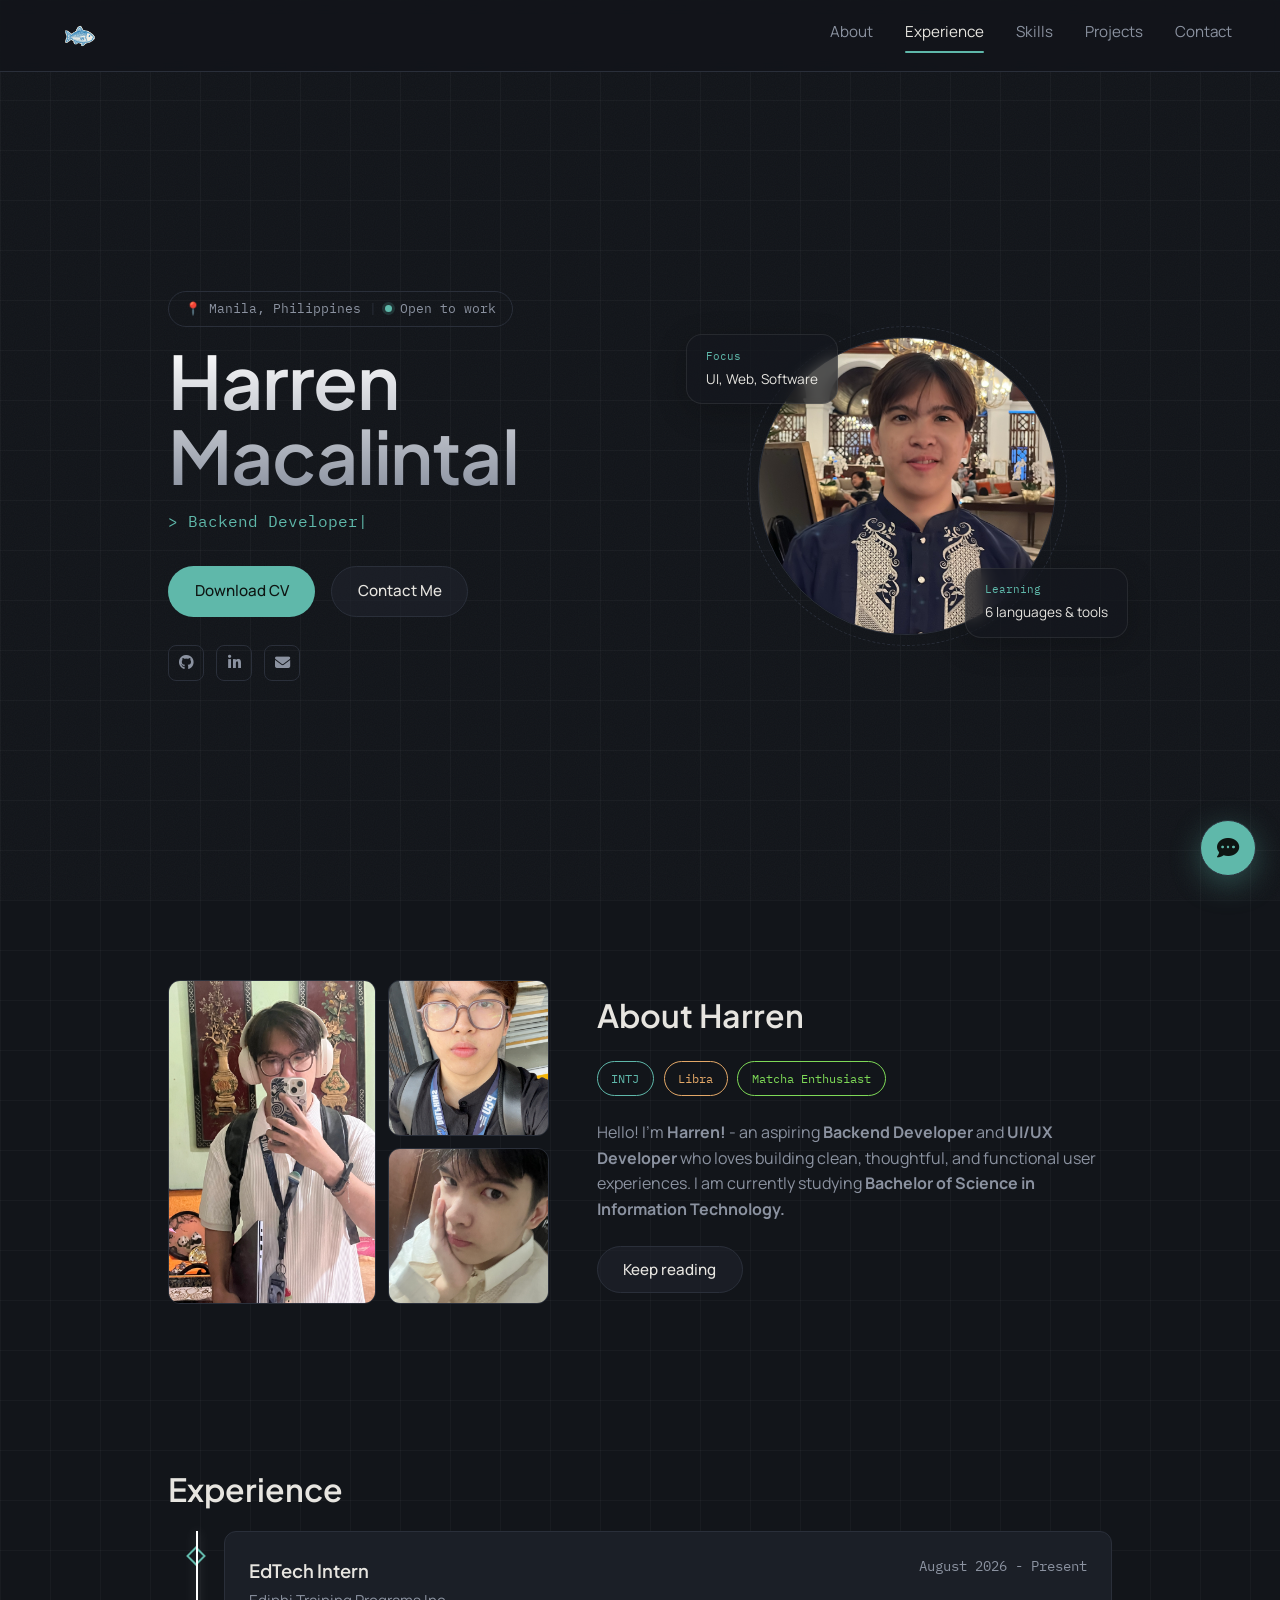
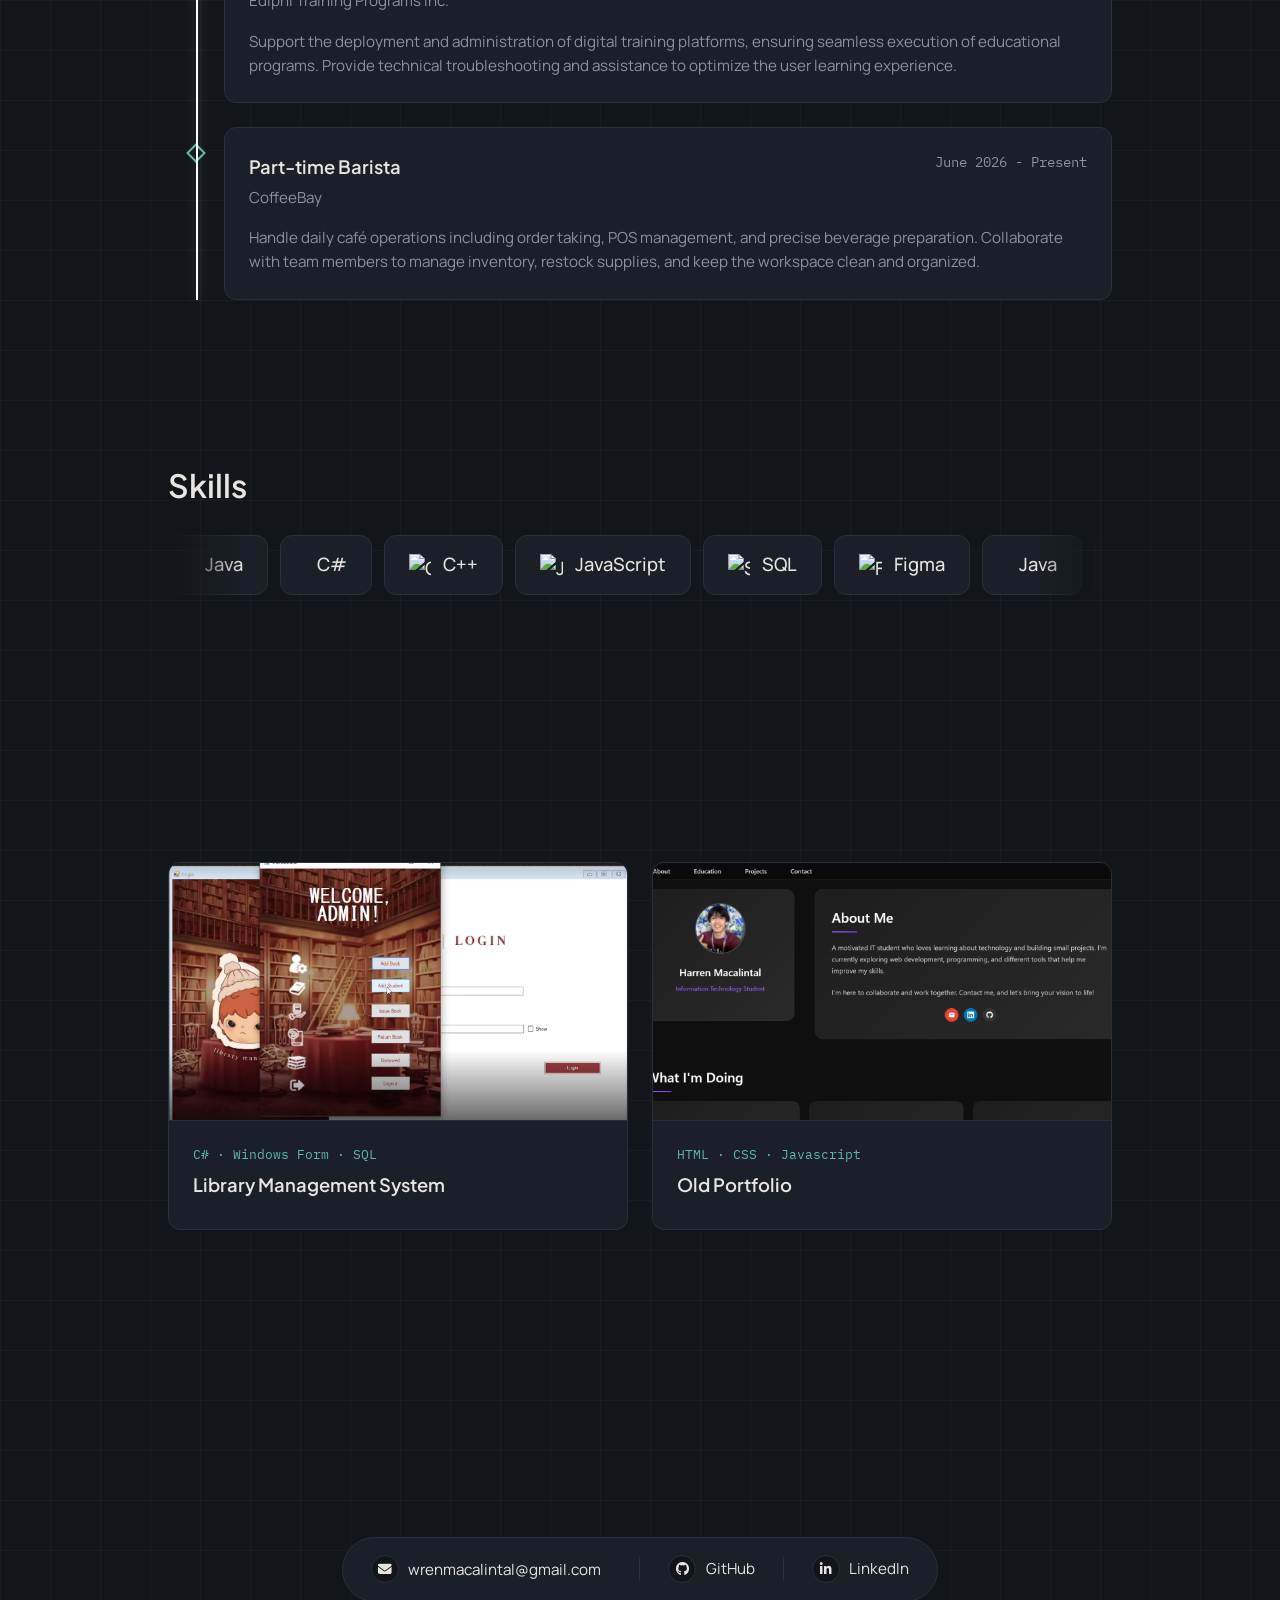
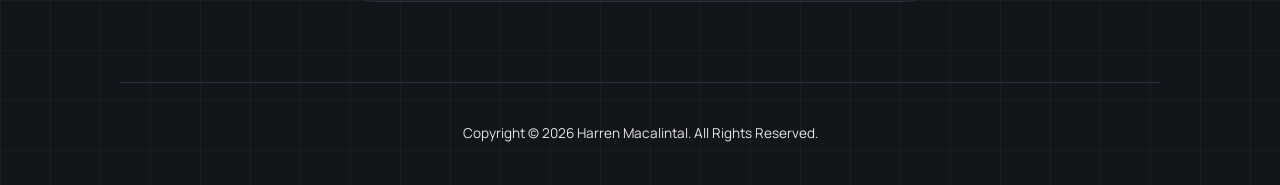
==== index.html @ ee5b1b9c "Rename wrens.html to index.html" ====
<!DOCTYPE html>
<html lang="en">
<head>
<meta charset="UTF-8">
<meta name="viewport" content="width=device-width, initial-scale=1.0">
<title>Harren Macalintal | Portfolio</title>
<link rel="icon" type="image/png" href="assets/images/logo.png">
<meta name="description" content="Portfolio of Harren Macalintal, an aspiring developer in Manila, Philippines, building interfaces on a foundation of Java, C#, C++, JavaScript, SQL, and Figma.">
<link rel="preconnect" href="https://fonts.googleapis.com">
<link rel="preconnect" href="https://fonts.gstatic.com" crossorigin>
<link href="https://fonts.googleapis.com/css2?family=Plus+Jakarta+Sans:wght@400;500;600;700;800&family=Manrope:wght@300;400;500;600;700&family=IBM+Plex+Mono:wght@400;500&display=swap" rel="stylesheet">
<link rel="stylesheet" href="https://cdnjs.cloudflare.com/ajax/libs/font-awesome/6.5.1/css/all.min.css">
<link rel="stylesheet" href="https://cdn.jsdelivr.net/npm/devicon@2.15.1/devicon.min.css">
<link rel="stylesheet" href="css/styles.css">
</head>
<body>

<div class="grain"></div>

<header class="site-header">
  <a href="#top" class="mark"><img src="assets/images/logo.png" alt="Harren Macalintal logo" style="width:2.25rem;height:2.25rem;object-fit:cover;border-radius:6px;display:block;"></a>
  <nav class="main-nav" id="main-nav">
    <a href="#about" class="nav-link" data-section="about">About</a>
    <a href="#experience" class="nav-link" data-section="experience">Experience</a>
    <a href="#skills" class="nav-link" data-section="skills">Skills</a>
    <a href="#projects" class="nav-link" data-section="projects">Projects</a>
    <a href="#contact" class="nav-link" data-section="contact">Contact</a>
  </nav>
  <button class="nav-toggle" id="nav-toggle" aria-label="Toggle navigation" aria-expanded="false">
    <span></span><span></span><span></span>
  </button>
</header>

<main id="top">

  <section class="hero" id="hero">
    <div class="hero-copy">
      <p class="status-badge">
        <span class="pin">📍</span> Manila, Philippines
        <span class="dot-sep">|</span>
        <span class="status-dot"></span> Open to work
      </p>
      <h1>Harren<br>Macalintal</h1>
      <p></p>
      <p class="typed-role">&gt; <span id="typed-text"></span><span class="cursor">|</span></p>
      <div class="hero-actions">
        <a href="assets/docs/Macalintal_Resume.pdf" class="btn btn-primary" download>Download CV</a>
        <a href="#contact" class="btn btn-ghost">Contact Me</a>
      </div>
      <div class="social-row">
        <a href="https://github.com/wrencodes" target="_blank" rel="noopener" aria-label="GitHub" class="icon-btn"><i class="fa-brands fa-github"></i></a>
        <a href="https://www.linkedin.com/in/harren-macalintal-411657318/" target="_blank" rel="noopener" aria-label="LinkedIn" class="icon-btn"><i class="fa-brands fa-linkedin-in"></i></a>
        <a href="mailto:wrenmacalintal@gmail.com" aria-label="Email" class="icon-btn"><i class="fa-solid fa-envelope"></i></a>
      </div>
    </div>

    <div class="hero-portrait">
      <div class="badge badge-focus">
        <span class="badge-label">Focus</span>
        <span class="badge-value">UI, Web, Software</span>
      </div>
      <div class="portrait-frame">
        <img src="assets/images/wrens.jpg" alt="Harren Macalintal" class="portrait-photo">
      </div>
      <div class="badge badge-impact">
        <span class="badge-label">Learning</span>
        <span class="badge-value">6 languages &amp; tools</span>
      </div>
    </div>
  </section>

  <section class="about" id="about">
    <div class="about-gallery">
      <img src="assets/images/about-me-1.png" alt="Harren" class="about-photo about-photo-main">
      <img src="assets/images/about-me-2.jpg" alt="Harren" class="about-photo about-photo-top">
      <img src="assets/images/about-me-3.png" alt="Harren" class="about-photo about-photo-bottom">
    </div>

    <div class="about-content">
      <h2 class="section-heading-reveal">About Harren</h2>
      <div class="tag-row">
        <span class="tag tag-teal">INTJ</span>
        <span class="tag tag-gold">Libra</span>
        <span class="tag tag-green">Matcha Enthusiast</span>
      </div>
      <p class="reveal stagger-3">
        Hello! I'm <strong>Harren!</strong> - an aspiring <strong>Backend Developer</strong> and <strong>UI/UX Developer</strong> who loves
        building clean, thoughtful, and functional user experiences. I am currently
        studying <strong>Bachelor of Science in Information Technology.</strong>
      </p>
      <p class="about-more" id="about-more" hidden>
        I've always been drawn to the behind the scene of how applications work, which
        is why I am focusing on backend development. I love the logic behind structuring
        data and building reliable systems. At the same time, I also have a strong interest
        in <strong>IT Support</strong>. I genuinely enjoy the thrill of troubleshooting because it feels
        like solving a puzzle.
        <br><br>
        Outside of coding or school, I also enjoy playing games such as Genshin Impact
        and Mobile Legends. I like reading as well especially when it comes to Dark 
        Academia genre. I'm also a firm believer that curiosity is a skill worth practicing!
      </p>
      <button class="btn btn-ghost" id="about-toggle" aria-expanded="false" aria-controls="about-more">
        Keep reading
      </button>
    </div>
  </section>

 <section class="experience" id="experience">
    <h2 class="section-heading-reveal">Experience</h2>
    <p></p>
    <div class="timeline">
      <div class="timeline-draw"></div>
      
      
      <div class="timeline-item">
        <div class="timeline-card">
          <div class="timeline-header">
            <div class="timeline-title-wrapper">
              <h3>EdTech Intern</h3>
              <span class="timeline-company">Ediphi Training Programs Inc.</span>
            </div>
            <div class="timeline-meta">
              <span class="timeline-date">August 2026 - Present</span>
            </div>
          </div>
          <p class="timeline-desc">
            Support the deployment and administration of digital training platforms, ensuring seamless execution of educational programs. Provide technical troubleshooting and assistance to optimize the user learning experience.
          </p>
        </div>
      </div>

      
      <div class="timeline-item">
        <div class="timeline-card">
          <div class="timeline-header">
            <div class="timeline-title-wrapper">
              <h3>Part-time Barista</h3>
              <span class="timeline-company">CoffeeBay</span>
            </div>
            <div class="timeline-meta">
              <span class="timeline-date">June 2026 - Present</span>
            </div>
          </div>
          <p class="timeline-desc">
            Handle daily café operations including order taking, POS management, and precise beverage preparation. Collaborate with team members to manage inventory, restock supplies, and keep the workspace clean and organized.
          </p>
        </div>
      </div>

    </div>
  </section>

  <section class="stack-detail" id="skills">
    <h2>Skills</h2>

    <div class="tech-marquee">
      <div class="tech-row">
        <div class="tech-track">
          <span class="tech-pill"><i class="devicon-java-plain colored tech-logo-icon"></i> Java</span>
          <span class="tech-pill"><i class="devicon-csharp-plain colored tech-logo-icon"></i> C#</span>
          <span class="tech-pill"><img src="https://cdn.simpleicons.org/cplusplus/00599C" class="tech-logo" alt="C++"> C++</span>
          <span class="tech-pill"><img src="https://cdn.simpleicons.org/javascript/F7DF1E" class="tech-logo" alt="JavaScript"> JavaScript</span>
          <span class="tech-pill"><img src="https://cdn.simpleicons.org/mysql/4479A1" class="tech-logo" alt="SQL"> SQL</span>
          <span class="tech-pill"><img src="https://cdn.simpleicons.org/figma/F24E1E" class="tech-logo" alt="Figma"> Figma</span>
          <span class="tech-pill"><i class="devicon-java-plain colored tech-logo-icon"></i> Java</span>
          <span class="tech-pill"><i class="devicon-csharp-plain colored tech-logo-icon"></i> C#</span>
          <span class="tech-pill"><img src="https://cdn.simpleicons.org/cplusplus/00599C" class="tech-logo" alt="C++"> C++</span>
          <span class="tech-pill"><img src="https://cdn.simpleicons.org/javascript/F7DF1E" class="tech-logo" alt="JavaScript"> JavaScript</span>
          <span class="tech-pill"><img src="https://cdn.simpleicons.org/mysql/4479A1" class="tech-logo" alt="SQL"> SQL</span>
          <span class="tech-pill"><img src="https://cdn.simpleicons.org/figma/F24E1E" class="tech-logo" alt="Figma"> Figma</span>
        </div>
      </div>
    </div>
  </section>

  <section class="work" id="projects">
    <h2 class="section-heading-reveal">Projects</h2>

    <div class="project-grid">

      
      <a href="https://github.com/wrencodes/library-management-system" target="_blank" style="text-decoration: none; color: inherit;">
        <article class="project-card">
          <div class="project-img-wrapper">
            
            <img src="assets/images/library-management-system.png" alt="Library Management System">
          </div>
          <div class="project-content">
            <span class="project-meta">C# · Windows Form · SQL</span>
            <h3>Library Management System</h3>
          </div>
        </article>
      </a>

      
      <a href="https://github.com/wrencodes/old-portfolio" target="_blank" style="text-decoration: none; color: inherit;">
        <article class="project-card">
          <div class="project-img-wrapper">
            <img src="assets/images/old-portfolio.png" alt="Old Portfolio">
          </div>
          <div class="project-content">
            <span class="project-meta">HTML · CSS · Javascript</span>
            <h3>Old Portfolio</h3>  
          </div>
        </article>
      </a>

    </div>
  </section>

  <section class="contact" id="contact">
    <p class="contact-eyebrow reveal">Get In Touch</p>
    <h2 class="contact-heading reveal stagger-1">Contact Me</h2>

    <div class="contact-pill">
      <button class="contact-pill-item" id="copy-email" data-email="wrenmacalintal@gmail.com">
        <span class="contact-pill-icon"><i class="fa-solid fa-envelope"></i></span>
        wrenmacalintal@gmail.com
        <span class="copy-status" id="copy-status"></span>
      </button>
      <span class="contact-pill-divider"></span>
      <a href="https://github.com/wrencodes" target="_blank" rel="noopener" class="contact-pill-item">
        <span class="contact-pill-icon"><i class="fa-brands fa-github"></i></span>
        GitHub
      </a>
      <span class="contact-pill-divider"></span>
      <a href="https://www.linkedin.com/in/harren-macalintal-411657318/" target="_blank" rel="noopener" class="contact-pill-item">
        <span class="contact-pill-icon"><i class="fa-brands fa-linkedin-in"></i></span>
        LinkedIn
      </a>
    </div>
  </section>

</main>

<footer class="site-footer">
  <p class="footer-copyright">Copyright © <span id="year"></span> Harren Macalintal. All Rights Reserved.</p>
</footer>

<div class="chat-widget" id="chat-widget">
  <button class="chat-toggle" id="chat-toggle" aria-label="Chat with Wren AI" aria-expanded="false">
    <i class="fa-solid fa-comment-dots"></i>
  </button>

  <div class="chat-panel" id="chat-panel" hidden>
    <div class="chat-header">
      <div class="chat-header-info">
        <span class="chat-avatar"><i class="fa-solid fa-robot"></i></span>
        <div>
          <span class="chat-title">Ask Nami</span>
          <span class="chat-subtitle">Harren's personal chatbot</span>
        </div>
      </div>
      <button class="chat-close" id="chat-close" aria-label="Close chat">
        <i class="fa-solid fa-xmark"></i>
      </button>
    </div>

    <div class="chat-messages" id="chat-messages">
      <div class="chat-msg bot">
        Hi! I'm Nami, Harren's personal chatbot assistant. Ask me anything about him — experience, skills, projects, and more!
      </div>
    </div>

    <form class="chat-form" id="chat-form">
      <input type="text" id="chat-input" placeholder="Type your question..." autocomplete="off" aria-label="Type your question">
      <button type="submit" class="chat-send" aria-label="Send message">
        <i class="fa-solid fa-paper-plane"></i>
      </button>
    </form>
  </div>
</div>

<script src="js/script.js"></script>
</body>
</html>
---- css/styles.css ----
:root {
  --bg: #12151a;
  --surface: #1b1f27;
  --surface-2: #20242e;
  --border: #2a2f3a;
  --text: #e7e5e0;
  --text-dim: #8b92a0;
  --accent-teal: #5fb8aa;
  --accent-gold: #e3a868;

  --font-display: "Plus Jakarta Sans", sans-serif;
  --font-body: "Manrope", sans-serif;
  --font-mono: "IBM Plex Mono", monospace;

  --max-width: 1040px;
  --edge: clamp(1.25rem, 4vw, 3rem);
  --header-h: 4.5rem;
  --ease: cubic-bezier(0.4, 0, 0.2, 1);
  --ease-out: cubic-bezier(0.16, 1, 0.3, 1);
}

* { box-sizing: border-box; }

html { scroll-behavior: smooth; overflow-x: hidden; }

@media (prefers-reduced-motion: reduce) {
  html { scroll-behavior: auto; }
  *, *::before, *::after {
    animation-duration: 0.01ms !important;
    animation-iteration-count: 1 !important;
    transition-duration: 0.01ms !important;
    scroll-behavior: auto !important;
  }
}

body {
  margin: 0;
  overflow-x: hidden;
  background-color: var(--bg);
  
  background-image: 
      linear-gradient(rgba(255, 255, 255, 0.03) 1px, transparent 1px),
      linear-gradient(90deg, rgba(255, 255, 255, 0.03) 1px, transparent 1px);
  background-size: 50px 50px;
  color: var(--text);
  font-family: var(--font-body);
  line-height: 1.6;
  -webkit-font-smoothing: antialiased;
}


.grain {
  position: fixed;
  inset: 0;
  pointer-events: none;
  z-index: 1;
  opacity: 0.035;
  background-image: url("data:image/svg+xml,%3Csvg xmlns='http://www.w3.org/2000/svg' width='120' height='120'%3E%3Cfilter id='n'%3E%3CfeTurbulence type='fractalNoise' baseFrequency='0.9' numOctaves='2' stitchTiles='stitch'/%3E%3C/filter%3E%3Crect width='100%25' height='100%25' filter='url(%23n)'/%3E%3C/svg%3E");
}

h1, h2, h3 {
  font-family: var(--font-display);
  font-weight: 600;
  margin: 0;
  color: var(--text);
}

h2 {
  font-size: clamp(1.5rem, 3vw, 2rem);
  margin-bottom: 1.5rem;
}

p { margin: 0 0 1rem; color: var(--text); }
p:last-child { margin-bottom: 0; }

a { color: inherit; }

section {
  max-width: var(--max-width);
  margin: 0 auto;
  padding: 5rem var(--edge);
  scroll-margin-top: calc(var(--header-h) + 1rem);
}



.site-header {
  position: sticky;
  top: 0;
  z-index: 10;
  height: var(--header-h);
  box-sizing: border-box;
  display: flex;
  align-items: center;
  justify-content: space-between;
  padding: 0 var(--edge);
  background: rgba(18, 21, 26, 0.85);
  backdrop-filter: blur(8px);
  border-bottom: 1px solid var(--border);
}

.mark {
  font-family: var(--font-display);
  font-weight: 700;
  font-size: 1.15rem;
  text-decoration: none;
  color: var(--text);
  padding: 0.5rem 0.9rem;
  display: inline-flex;
  align-items: center;
  justify-content: center;
}

.main-nav {
  display: flex;
  gap: 2rem;
}

.main-nav a {
  text-decoration: none;
  font-size: 0.95rem;
  color: var(--text-dim);
  padding-bottom: 4px;
  border-bottom: 1px solid transparent;
  transition: color 0.25s var(--ease), border-color 0.25s var(--ease);
}

.main-nav a:hover,
.main-nav a:focus-visible {
  color: var(--accent-teal);
}

.main-nav a.active {
  color: var(--text);
  border-bottom-color: var(--accent-teal);
}

.nav-toggle {
  display: none;
  flex-direction: column;
  gap: 5px;
  background: none;
  border: none;
  cursor: pointer;
  padding: 0.5rem;
}

.nav-toggle span {
  width: 22px;
  height: 2px;
  background: var(--text);
  border-radius: 2px;
  transition: transform 0.3s var(--ease), opacity 0.3s var(--ease);
}



.hero {
  display: grid;
  grid-template-columns: 1.1fr 0.9fr;
  gap: 2rem;
  align-items: center;
  min-height: calc(100svh - var(--header-h));
  padding-top: 2rem;
  padding-bottom: 2rem;
  position: relative;
  z-index: 2;
}

.status-badge {
  display: inline-flex;
  align-items: center;
  gap: 0.5rem;
  font-family: var(--font-mono);
  font-size: 0.8rem;
  color: var(--text-dim);
  border: 1px solid var(--border);
  border-radius: 999px;
  padding: 0.4rem 1rem;
  margin-bottom: 1rem;
}

.dot-sep { color: var(--border); }

.status-dot {
  width: 7px;
  height: 7px;
  border-radius: 50%;
  background: var(--accent-teal);
  display: inline-block;
  box-shadow: 0 0 0 3px rgba(95, 184, 170, 0.18);
}

.hero-copy h1 {
  font-size: clamp(2.8rem, 6.5vw, 4.6rem);
  line-height: 1.02;
  letter-spacing: -0.02em;
  
  background: linear-gradient(180deg, #ffffff 0%, #8b92a0 100%);
  -webkit-background-clip: text;
  -webkit-text-fill-color: transparent;
}

.tagline {
  font-size: 1.15rem;
  color: var(--text-dim);
  margin-top: 1.1rem;
  margin-bottom: 1.1rem;
  max-width: 42ch;
}

.typed-role {
  font-family: var(--font-mono);
  font-size: 1rem;
  color: var(--accent-teal);
  margin-bottom: 0;
  min-height: 1.4em;
}

.cursor {
  animation: blink 1s step-end infinite;
}

@keyframes blink {
  50% { opacity: 0; }
}

.hero-actions {
  display: flex;
  gap: 1rem;
  margin-top: 2rem;
  margin-bottom: 1.75rem;
  flex-wrap: wrap;
}

.social-row {
  display: flex;
  align-items: center;
  gap: 0.75rem;
}

.icon-btn {
  width: 2.25rem;
  height: 2.25rem;
  border: 1px solid var(--border);
  border-radius: 8px;
  display: flex;
  align-items: center;
  justify-content: center;
  text-decoration: none;
  font-size: 0.95rem;
  color: var(--text-dim);
  transition: border-color 0.25s var(--ease), color 0.25s var(--ease);
}

.icon-btn:hover {
  border-color: var(--accent-teal);
  color: var(--accent-teal);
}

.social-email {
  font-family: var(--font-mono);
  font-size: 0.85rem;
  color: var(--text-dim);
  margin-left: 0.5rem;
}

.btn {
  display: inline-flex;
  align-items: center;
  gap: 0.5rem;
  padding: 0.75rem 1.6rem;
  
  border-radius: 999px; 
  font-family: var(--font-body);
  font-weight: 500;
  font-size: 0.95rem;
  text-decoration: none;
  cursor: pointer;
  border: 1px solid transparent;
  transition: transform 0.25s var(--ease-out), background 0.25s var(--ease), border-color 0.25s var(--ease);
}

.btn-primary {
  
  background: var(--accent-teal); 
  color: #0e1512;
}

.btn-primary:hover { transform: translateY(-2px); }

.btn-ghost {
  
  background: rgba(32, 36, 46, 0.6);
  border-color: var(--border);
  color: var(--text);
}

.btn-ghost:hover {
  border-color: var(--accent-teal);
  color: var(--accent-teal);
  background: rgba(32, 36, 46, 0.9);
}



.hero-portrait {
  position: relative;
  display: flex;
  align-items: center;
  justify-content: center;
  opacity: 0;
  transform: translateY(14px);
  animation: rise 0.6s ease forwards;
  animation-delay: 0.15s;
}

@keyframes rise {
  to { opacity: 1; transform: translateY(0); }
}

.portrait-frame {
  
  width: clamp(220px, 25vw, 320px); 
  aspect-ratio: 1;
  border-radius: 50%;
  padding: 10px;
  border: 1px dashed var(--border);
}

.portrait-photo {
  width: 100%;
  height: 100%;
  border-radius: 50%;
  border: 1px solid var(--border);
  object-fit: cover;
  display: block;
}

.badge {
  position: absolute;
  
  background: rgba(20, 24, 30, 0.7);
  backdrop-filter: blur(8px);
  border: 1px solid rgba(255, 255, 255, 0.08);
  
  border-radius: 16px; 
  padding: 0.8rem 1.2rem;
  display: flex;
  flex-direction: column;
  gap: 0.2rem;
  min-width: 9rem;
  box-shadow: 0 8px 32px rgba(0, 0, 0, 0.2);
}

.badge-label {
  font-family: var(--font-mono);
  font-size: 0.7rem;
  color: var(--accent-teal);
}

.badge-value {
  font-size: 0.85rem;
  color: var(--text);
}

.badge-focus {
  top: 0.5rem;
  left: -1rem;
  z-index: 2;
}

.badge-impact {
  bottom: 0.5rem;
  right: -1rem;
  z-index: 2;
}



.about {
  display: grid;
  grid-template-columns: 0.85fr 1.15fr;
  gap: 3rem;
  align-items: center;
}

.about-gallery {
  display: grid;
  grid-template-columns: 1.3fr 1fr;
  grid-template-rows: 1fr 1fr;
  gap: 0.75rem;
  aspect-ratio: 4 / 3.4;
  overflow: hidden;
  min-height: 0;
}

.about-photo {
  width: 100%;
  height: 100%;
  min-width: 0;
  min-height: 0;
  border-radius: 12px;
  border: 1px solid var(--border);
  background: linear-gradient(155deg, var(--surface-2), var(--surface));
  object-fit: cover;
  display: block;
}

.about-photo-main {
  grid-row: 1 / 3;
}

.about-content h2 { margin-bottom: 1.25rem; }

.tag-row {
  display: flex;
  flex-wrap: wrap;
  gap: 0.6rem;
  margin-bottom: 1.5rem;
}

.tag {
  font-family: var(--font-mono);
  font-size: 0.78rem;
  padding: 0.4rem 0.85rem;
  border-radius: 999px;
  border: 1px solid var(--border);
  color: var(--text);
}

.tag-teal { border-color: var(--accent-teal); color: var(--accent-teal); }
.tag-gold { border-color: var(--accent-gold); color: var(--accent-gold); }
.tag-green { border-color: #7ed957; color: #7ed957; }
.tag-plain { color: var(--text-dim); }

.about-content p {
  max-width: 56ch;
  color: var(--text-dim);
}

.about-content .btn {
  margin-top: 0.5rem;
}



.experience h2 {
  margin-bottom: 0.25rem;
}

.experience .section-note {
  color: var(--text-dim);
  font-size: 0.95rem;
  margin-bottom: 2.5rem;
}

.timeline {
  --rail: 1.75rem;
  --pad: 3.5rem;
  position: relative;
  padding-left: var(--pad);
  display: flex;
  flex-direction: column;
  gap: 1.5rem;
}


.timeline::before {
  content: '';
  position: absolute;
  left: var(--rail);
  top: 0;
  bottom: 0;
  width: 2px;
  background: var(--border);
  z-index: 1;
}


.timeline-draw {
  position: absolute;
  left: var(--rail);
  top: 0;
  width: 2px;
  height: 100%;
  background: #ffffff;
  transform: scaleY(0);
  transform-origin: top;
  transition: transform 1.4s var(--ease-out);
  box-shadow: 0 0 12px rgba(255, 255, 255, 0.25);
  z-index: 2;
}

.timeline.drawn .timeline-draw {
  transform: scaleY(1);
}

.timeline-item {
  position: relative;
}


.timeline-item::before {
  content: '';
  position: absolute;
  left: calc(var(--rail) - var(--pad));
  top: 1.6rem;
  width: 10px;
  height: 10px;
  background: var(--bg);
  border: 2px solid var(--accent-teal);
  transform: translateX(-50%) translateY(-50%) rotate(45deg);
  z-index: 3;
  transition: transform 0.3s var(--ease-out), background 0.3s var(--ease), box-shadow 0.3s var(--ease);
}

.timeline-item:hover::before {
  transform: translateX(-50%) translateY(-50%) rotate(45deg) scale(1.35);
  background: var(--accent-teal);
  box-shadow: 0 0 14px rgba(95, 184, 170, 0.55);
}


.timeline-item::after {
  content: '';
  position: absolute;
  left: calc(var(--rail) - var(--pad));
  top: 1.6rem;
  width: 10px;
  height: 10px;
  border-radius: 50%;
  border: 2px solid rgba(95, 184, 170, 0.35);
  transform: translateX(-50%) translateY(-50%);
  animation: nodePulse 2.4s ease-out infinite;
  z-index: 2;
}

.timeline-item:nth-child(2)::after { animation-delay: 0.4s; }
.timeline-item:nth-child(3)::after { animation-delay: 0.8s; }

@keyframes nodePulse {
  0%   { transform: translateX(-50%) translateY(-50%) scale(1); opacity: 0.8; }
  100% { transform: translateX(-50%) translateY(-50%) scale(3); opacity: 0; }
}

.timeline-card {
  position: relative;
  background: var(--surface);
  border: 1px solid var(--border);
  border-radius: 12px;
  padding: 1.5rem;
  overflow: hidden;
  transition: transform 0.3s var(--ease-out), border-color 0.25s var(--ease), box-shadow 0.3s var(--ease);
}


.timeline-card::before {
  content: '';
  position: absolute;
  left: 0;
  top: 0;
  width: 3px;
  height: 100%;
  background: linear-gradient(180deg, var(--accent-teal), var(--accent-gold));
  transform: scaleY(0);
  transform-origin: top;
  transition: transform 0.35s var(--ease-out);
}

.timeline-card:hover {
  transform: translateX(5px);
  border-color: var(--accent-teal);
  box-shadow: 0 10px 32px rgba(95, 184, 170, 0.12);
}

.timeline-card:hover::before {
  transform: scaleY(1);
}

.timeline-header {
  display: flex;
  justify-content: space-between;
  align-items: flex-start;
  flex-wrap: wrap;
  gap: 1rem;
  margin-bottom: 1rem;
}

.timeline-title-wrapper h3 {
  font-size: 1.15rem;
  margin-bottom: 0.25rem;
}

.timeline-company {
  display: block;
  font-size: 0.95rem;
  color: var(--text-dim);
}

.timeline-meta {
  display: flex;
  align-items: center;
  flex-wrap: wrap;
  gap: 1rem;
  font-family: var(--font-mono);
  font-size: 0.85rem;
}

.timeline-badge {
  background: var(--surface-2);
  border: 1px solid var(--border);
  padding: 0.25rem 0.75rem;
  border-radius: 999px;
  color: var(--text-dim);
}

.timeline-date {
  color: var(--text-dim);
}

.timeline-desc {
  color: var(--text-dim);
  font-size: 0.95rem;
  line-height: 1.6;
  margin: 0;
}


@media (max-width: 600px) {
  .timeline {
    --rail: 0.5rem;
    --pad: 1.75rem;
    padding-left: var(--pad);
  }
  .timeline-card {
    padding: 1.25rem;
  }
}



.tech-marquee {
  display: flex;
  flex-direction: column;
  gap: 0.85rem;
  margin-bottom: 2rem;
  mask-image: linear-gradient(90deg, transparent, black 8%, black 92%, transparent);
  -webkit-mask-image: linear-gradient(90deg, transparent, black 8%, black 92%, transparent);
}

.tech-row {
  overflow: hidden;
}

.tech-track {
  display: flex;
  gap: 0.75rem;
  width: max-content;
  animation: marquee-left 28s linear infinite;
}

.tech-row-reverse .tech-track {
  animation-name: marquee-right;
  animation-duration: 32s;
}

@keyframes marquee-left {
  from { transform: translateX(0); }
  to { transform: translateX(-50%); }
}

@keyframes marquee-right {
  from { transform: translateX(-50%); }
  to { transform: translateX(0); }
}

.tech-marquee:hover .tech-track {
  animation-play-state: paused;
}

.tech-pill {
  display: inline-flex;
  align-items: center;
  gap: 0.75rem;
  white-space: nowrap;
  background: var(--surface);
  border: 1px solid var(--border);
  border-radius: 12px;
  padding: 0.9rem 1.5rem;
  font-size: 1.15rem;
  font-weight: 500;
  color: var(--text);
}

.tech-logo {
  width: 1.4rem;
  height: 1.4rem;
  object-fit: contain;
  flex-shrink: 0;
}

.tech-logo-icon {
  font-size: 1.4rem;
  line-height: 1;
  flex-shrink: 0;
}

@media (prefers-reduced-motion: reduce) {
  .tech-track {
    animation: none;
  }
  .tech-row {
    overflow-x: auto;
  }
}



.section-note {
  color: var(--text-dim);
  font-size: 0.9rem;
  margin-top: -1rem;
  margin-bottom: 2.5rem;
}


.project-grid {
  display: grid;
  grid-template-columns: repeat(auto-fill, minmax(min(300px, 100%), 1fr));
  gap: 1.5rem;
}

.project-card {
  background: var(--surface);
  border: 1px solid var(--border);
  border-radius: 12px;
  overflow: hidden; 
  display: flex;
  flex-direction: column;
  transition: border-color 0.25s var(--ease), transform 0.3s var(--ease-out);
}

.project-card:hover {
  border-color: var(--accent-teal);
  transform: translateY(-4px);
}

.project-img-wrapper {
  width: 100%;
  aspect-ratio: 16 / 9; 
  overflow: hidden;
  background: var(--surface-2);
  border-bottom: 1px solid var(--border);
}

.project-img-wrapper img {
  width: 100%;
  height: 100%;
  object-fit: cover;
  transition: transform 0.5s var(--ease-out);
}

.project-card:hover .project-img-wrapper img {
  transform: scale(1.05); 
}

.project-content {
  padding: 1.5rem;
  display: flex;
  flex-direction: column;
  flex-grow: 1; 
}

.project-meta {
  font-family: var(--font-mono);
  font-size: 0.8rem;
  color: var(--accent-teal);
  margin-bottom: 0.5rem;
}

.project-content h3 {
  font-size: 1.15rem;
  margin-bottom: 0.5rem;
  line-height: 1.3;
}




.contact {
  display: flex;
  flex-direction: column;
  align-items: center;
  text-align: center;
}

.contact-eyebrow {
  font-family: var(--font-mono);
  font-size: 0.85rem;
  letter-spacing: 0.08em;
  text-transform: uppercase;
  color: var(--accent-teal);
  margin-bottom: 0.5rem;
}

.contact-heading {
  font-size: clamp(2rem, 4.5vw, 3rem);
  margin-bottom: 2.5rem;
}

.contact-pill {
  display: inline-flex;
  align-items: center;
  gap: 0.5rem;
  background: var(--surface);
  border: 1px solid var(--border);
  border-radius: 999px;
  padding: 0.5rem;
  flex-wrap: wrap;
  justify-content: center;
}

.contact-pill-item {
  display: inline-flex;
  align-items: center;
  gap: 0.6rem;
  background: transparent;
  border: none;
  border-radius: 999px;
  padding: 0.6rem 1.25rem;
  font-family: var(--font-body);
  font-size: 0.95rem;
  color: var(--text);
  text-decoration: none;
  cursor: pointer;
  position: relative;
  transition: background 0.25s var(--ease), color 0.25s var(--ease);
}

.contact-pill-item:hover {
  background: var(--surface-2);
  color: var(--accent-teal);
}

.contact-pill-icon {
  width: 1.75rem;
  height: 1.75rem;
  border-radius: 50%;
  background: var(--bg);
  border: 1px solid var(--border);
  display: inline-flex;
  align-items: center;
  justify-content: center;
  font-size: 0.85rem;
  flex-shrink: 0;
  transition: transform 0.3s var(--ease-out), border-color 0.25s var(--ease);
}

.contact-pill-item:hover .contact-pill-icon {
  transform: scale(1.08);
  border-color: var(--accent-teal);
}

.contact-pill-divider {
  width: 1px;
  height: 1.5rem;
  background: var(--border);
}

#copy-email.contact-pill-item {
  font-family: var(--font-body);
}

.copy-status {
  font-family: var(--font-mono);
  font-size: 0.75rem;
  color: var(--accent-teal);
  opacity: 0;
  transition: opacity 0.3s var(--ease);
}

.copy-status.show { opacity: 1; }



.site-footer {
  border-top: 1px solid var(--border);
  padding: 2.5rem var(--edge);
  display: flex;
  flex-direction: column;
  align-items: center;
  gap: 1.5rem;
  color: var(--text-dim);
  font-size: 0.85rem;
  max-width: var(--max-width);
  margin: 0 auto;
}

.footer-copyright {
  margin: 0;
}

@media (max-width: 800px) {
  .contact-pill {
    flex-direction: column;
    border-radius: 20px;
    width: 100%;
    max-width: 22rem;
  }

  .contact-pill-divider {
    width: 100%;
    height: 1px;
  }

  .contact-pill-item {
    width: 100%;
    justify-content: center;
  }
}



@media (max-width: 800px) {
  .main-nav {
    position: absolute;
    top: 100%;
    left: 0;
    right: 0;
    flex-direction: column;
    background: var(--bg);
    border-bottom: 1px solid var(--border);
    padding: 1rem var(--edge) 1.5rem;
    gap: 1rem;
    display: none;
  }

  .main-nav.open { display: flex; }

  .nav-toggle { display: flex; }

  .hero {
    grid-template-columns: 1fr;
    min-height: auto;
    padding-top: 2rem;
    padding-bottom: 2rem;
    gap: 1.5rem;
  }

  .hero-portrait { margin-top: 0.5rem; }

  .badge-focus { left: 0; }
  .badge-impact { right: 0; }

  .about {
    grid-template-columns: 1fr;
    gap: 2rem;
  }

  .about-gallery {
    max-width: 22rem;
    margin: 0 auto;
  }
}

@media (max-width: 1024px) {
  section {
    padding: 4rem var(--edge);
  }

  .hero {
    gap: 1.5rem;
  }

  .about {
    gap: 2.5rem;
  }
}

@media (max-width: 600px) {
  section {
    padding: 3rem var(--edge);
  }

  .contact-heading {
    font-size: clamp(1.75rem, 8vw, 2.25rem);
  }

  .btn {
    padding: 0.7rem 1.3rem;
  }

  .project-grid {
    gap: 1.25rem;
  }

  .project-content {
    padding: 1.25rem;
  }
}


a:focus-visible,
button:focus-visible {
  outline: 2px solid var(--accent-teal);
  outline-offset: 3px;
}




.reveal {
  opacity: 0;
  transform: translateY(32px);
  transition: opacity 0.7s var(--ease-out), transform 0.7s var(--ease-out);
}

.reveal.visible {
  opacity: 1;
  transform: translateY(0);
}

.reveal-left {
  opacity: 0;
  transform: translateX(-40px);
  transition: opacity 0.7s var(--ease-out), transform 0.7s var(--ease-out);
}

.reveal-left.visible {
  opacity: 1;
  transform: translateX(0);
}

.reveal-right {
  opacity: 0;
  transform: translateX(40px);
  transition: opacity 0.7s var(--ease-out), transform 0.7s var(--ease-out);
}

.reveal-right.visible {
  opacity: 1;
  transform: translateX(0);
}

.reveal-scale {
  opacity: 0;
  transform: scale(0.92);
  transition: opacity 0.6s var(--ease-out), transform 0.6s var(--ease-out);
}

.reveal-scale.visible {
  opacity: 1;
  transform: scale(1);
}


.stagger-1 { transition-delay: 0.05s; }
.stagger-2 { transition-delay: 0.1s; }
.stagger-3 { transition-delay: 0.15s; }
.stagger-4 { transition-delay: 0.2s; }
.stagger-5 { transition-delay: 0.25s; }
.stagger-6 { transition-delay: 0.3s; }


.hero-copy .status-badge,
.hero-copy h1,
.hero-copy .typed-role,
.hero-copy .hero-actions,
.hero-copy .social-row {
  opacity: 0;
  transform: translateY(20px);
  animation: heroSlideUp 0.65s var(--ease-out) forwards;
}

.hero-copy .status-badge { animation-delay: 0.1s; }
.hero-copy h1            { animation-delay: 0.2s; }
.hero-copy .typed-role   { animation-delay: 0.35s; }
.hero-copy .hero-actions { animation-delay: 0.45s; }
.hero-copy .social-row   { animation-delay: 0.55s; }

@keyframes heroSlideUp {
  to {
    opacity: 1;
    transform: translateY(0);
  }
}


.status-dot {
  animation: pulse 2s ease-in-out infinite;
}

@keyframes pulse {
  0%, 100% { box-shadow: 0 0 0 3px rgba(95, 184, 170, 0.18); }
  50%      { box-shadow: 0 0 0 7px rgba(95, 184, 170, 0.08); }
}


.badge-focus {
  animation: floatA 4s ease-in-out infinite;
}

.badge-impact {
  animation: floatB 4.5s ease-in-out infinite;
  animation-delay: 0.8s;
}

@keyframes floatA {
  0%, 100% { transform: translateY(0); }
  50%      { transform: translateY(-8px); }
}

@keyframes floatB {
  0%, 100% { transform: translateY(0); }
  50%      { transform: translateY(-6px); }
}


.portrait-frame {
  transition: box-shadow 0.4s var(--ease), transform 0.4s var(--ease-out);
}

.portrait-frame:hover {
  box-shadow: 0 0 40px rgba(95, 184, 170, 0.15), 0 0 80px rgba(95, 184, 170, 0.05);
  transform: scale(1.03);
}


.main-nav a {
  position: relative;
}

.main-nav a::after {
  content: '';
  position: absolute;
  bottom: -2px;
  left: 50%;
  width: 0;
  height: 2px;
  background: var(--accent-teal);
  transition: width 0.3s var(--ease-out), left 0.3s var(--ease-out);
  border-radius: 1px;
}

.main-nav a:hover::after,
.main-nav a.active::after {
  width: 100%;
  left: 0;
}


.main-nav a {
  border-bottom: none !important;
  padding-bottom: 6px;
}

.main-nav a.active {
  color: var(--text);
}


.btn {
  position: relative;
  overflow: hidden;
}

.btn::before {
  content: '';
  position: absolute;
  top: 50%;
  left: 50%;
  width: 0;
  height: 0;
  background: rgba(255, 255, 255, 0.12);
  border-radius: 50%;
  transform: translate(-50%, -50%);
  transition: width 0.5s var(--ease-out), height 0.5s var(--ease-out);
}

.btn:active::before {
  width: 300px;
  height: 300px;
}

.btn-primary:hover {
  transform: translateY(-2px);
  box-shadow: 0 6px 24px rgba(154, 176, 196, 0.25);
}

.btn-ghost:hover {
  transform: translateY(-2px);
  box-shadow: 0 4px 16px rgba(95, 184, 170, 0.1);
}


.icon-btn {
  transition: border-color 0.25s var(--ease), color 0.25s var(--ease), transform 0.25s var(--ease-out), box-shadow 0.25s var(--ease);
}

.icon-btn:hover {
  transform: translateY(-3px);
  box-shadow: 0 4px 12px rgba(95, 184, 170, 0.15);
}


.tech-pill {
  transition: border-color 0.25s var(--ease), transform 0.25s var(--ease-out), box-shadow 0.25s var(--ease);
}

.tech-pill:hover {
  border-color: var(--accent-teal);
  transform: translateY(-2px);
  box-shadow: 0 4px 16px rgba(95, 184, 170, 0.1);
}


.timeline-item {
  opacity: 0;
  transform: translateX(-20px);
  transition: opacity 0.6s var(--ease-out), transform 0.6s var(--ease-out);
}

.timeline-item.visible {
  opacity: 1;
  transform: translateX(0);
}

.timeline-item:nth-child(1) { transition-delay: 0s; }
.timeline-item:nth-child(2) { transition-delay: 0.15s; }
.timeline-item:nth-child(3) { transition-delay: 0.3s; }


.timeline-item.visible::before {
  animation: diamondPop 0.5s var(--ease-out);
  animation-delay: 0.25s;
}

@keyframes diamondPop {
  0%   { transform: translateX(-50%) translateY(-50%) rotate(45deg) scale(0); }
  60%  { transform: translateX(-50%) translateY(-50%) rotate(45deg) scale(1.4); }
  100% { transform: translateX(-50%) translateY(-50%) rotate(45deg) scale(1); }
}


.project-card {
  transition: border-color 0.25s var(--ease), transform 0.4s var(--ease-out), box-shadow 0.4s var(--ease);
}

.project-card:hover {
  transform: translateY(-6px);
  box-shadow: 0 12px 40px rgba(0, 0, 0, 0.3);
}


.contact-pill-item {
  transition: background 0.25s var(--ease), color 0.25s var(--ease), transform 0.25s var(--ease-out);
}

.contact-pill-item:hover {
  transform: translateY(-2px);
}


.section-heading-reveal {
  opacity: 0;
  transform: translateY(16px);
  transition: opacity 0.5s var(--ease-out), transform 0.5s var(--ease-out);
}

.section-heading-reveal.visible {
  opacity: 1;
  transform: translateY(0);
}


.tag {
  opacity: 0;
  transform: scale(0.8);
  transition: opacity 0.35s var(--ease-out), transform 0.35s var(--ease-out), border-color 0.25s var(--ease), color 0.25s var(--ease);
}

.tag.visible {
  opacity: 1;
  transform: scale(1);
}

.tag:hover {
  transform: scale(1.05);
}


.about-photo {
  opacity: 0;
  transform: scale(0.9) rotate(-1deg);
  transition: opacity 0.6s var(--ease-out), transform 0.6s var(--ease-out);
}

.about-photo.visible {
  opacity: 1;
  transform: scale(1) rotate(0);
}

.about-photo-main { transition-delay: 0s; }
.about-photo-top  { transition-delay: 0.12s; }
.about-photo-bottom { transition-delay: 0.24s; }

.about-photo:hover {
  transform: scale(1.02);
  box-shadow: 0 8px 32px rgba(0, 0, 0, 0.2);
}


.copy-status.show {
  animation: copyPop 0.3s var(--ease-out);
}

@keyframes copyPop {
  0%   { transform: scale(0.7); opacity: 0; }
  50%  { transform: scale(1.1); }
  100% { transform: scale(1); opacity: 1; }
}


body {
  animation: pageLoad 0.5s ease;
}

@keyframes pageLoad {
  from { opacity: 0; }
  to   { opacity: 1; }
}

.chat-widget {
  position: fixed;
  bottom: 1.5rem;
  right: 1.5rem;
  z-index: 50;
  display: flex;
  flex-direction: column;
  align-items: flex-end;
  gap: 0.75rem;
}

.chat-toggle {
  width: 3.5rem;
  height: 3.5rem;
  border-radius: 50%;
  border: 1px solid var(--border);
  background: var(--accent-teal);
  color: #0e1512;
  font-size: 1.4rem;
  cursor: pointer;
  display: flex;
  align-items: center;
  justify-content: center;
  box-shadow: 0 8px 30px rgba(95, 184, 170, 0.35);
  transition: transform 0.3s var(--ease-out), box-shadow 0.3s var(--ease);
}

.chat-toggle:hover {
  transform: translateY(-3px) scale(1.04);
  box-shadow: 0 12px 36px rgba(95, 184, 170, 0.45);
}

.chat-toggle[hidden] {
  display: none;
}

.chat-panel {
  width: min(22rem, calc(100vw - 3rem));
  max-height: min(30rem, calc(100vh - 9rem));
  display: flex;
  flex-direction: column;
  background: var(--surface);
  border: 1px solid var(--border);
  border-radius: 18px;
  overflow: hidden;
  box-shadow: 0 20px 60px rgba(0, 0, 0, 0.5);
  animation: chatIn 0.3s var(--ease-out);
}

.chat-panel[hidden] {
  display: none;
}

@keyframes chatIn {
  from { opacity: 0; transform: translateY(12px) scale(0.97); }
  to   { opacity: 1; transform: translateY(0) scale(1); }
}

.chat-header {
  display: flex;
  align-items: center;
  justify-content: space-between;
  padding: 0.9rem 1rem;
  background: var(--surface-2);
  border-bottom: 1px solid var(--border);
}

.chat-header-info {
  display: flex;
  align-items: center;
  gap: 0.65rem;
}

.chat-avatar {
  width: 2rem;
  height: 2rem;
  border-radius: 50%;
  background: var(--accent-teal);
  color: #0e1512;
  display: flex;
  align-items: center;
  justify-content: center;
  font-size: 0.95rem;
  flex-shrink: 0;
}

.chat-title {
  display: block;
  font-family: var(--font-display);
  font-weight: 600;
  font-size: 0.95rem;
  color: var(--text);
  line-height: 1.2;
}

.chat-subtitle {
  display: block;
  font-size: 0.7rem;
  color: var(--text-dim);
}

.chat-close {
  background: none;
  border: none;
  color: var(--text-dim);
  font-size: 1.1rem;
  cursor: pointer;
  padding: 0.35rem;
  border-radius: 8px;
  transition: color 0.25s var(--ease), background 0.25s var(--ease);
}

.chat-close:hover {
  color: var(--text);
  background: var(--border);
}

.chat-messages {
  flex-grow: 1;
  overflow-y: auto;
  padding: 1rem;
  display: flex;
  flex-direction: column;
  gap: 0.7rem;
  scroll-behavior: smooth;
}

.chat-msg {
  max-width: 85%;
  padding: 0.6rem 0.9rem;
  border-radius: 14px;
  font-size: 0.88rem;
  line-height: 1.5;
  white-space: pre-wrap;
  word-wrap: break-word;
}

.chat-msg.bot {
  align-self: flex-start;
  background: var(--surface-2);
  border: 1px solid var(--border);
  color: var(--text);
  border-bottom-left-radius: 4px;
}

.chat-msg.user {
  align-self: flex-end;
  background: var(--accent-teal);
  color: #0e1512;
  border-bottom-right-radius: 4px;
}

.chat-msg.typing {
  display: flex;
  gap: 5px;
  align-items: center;
}

.chat-msg.typing span {
  width: 7px;
  height: 7px;
  border-radius: 50%;
  background: var(--text-dim);
  animation: typingBounce 1.2s ease-in-out infinite;
}

.chat-msg.typing span:nth-child(2) { animation-delay: 0.15s; }
.chat-msg.typing span:nth-child(3) { animation-delay: 0.3s; }

@keyframes typingBounce {
  0%, 60%, 100% { transform: translateY(0); opacity: 0.5; }
  30%           { transform: translateY(-4px); opacity: 1; }
}

.chat-form {
  display: flex;
  align-items: center;
  gap: 0.5rem;
  padding: 0.75rem;
  border-top: 1px solid var(--border);
  background: var(--surface);
}

.chat-form input {
  flex-grow: 1;
  background: var(--surface-2);
  border: 1px solid var(--border);
  border-radius: 999px;
  padding: 0.6rem 1rem;
  color: var(--text);
  font-family: var(--font-body);
  font-size: 0.9rem;
  outline: none;
  transition: border-color 0.25s var(--ease);
}

.chat-form input:focus {
  border-color: var(--accent-teal);
}

.chat-form input::placeholder {
  color: var(--text-dim);
}

.chat-send {
  width: 2.5rem;
  height: 2.5rem;
  border-radius: 50%;
  border: none;
  background: var(--accent-teal);
  color: #0e1512;
  cursor: pointer;
  font-size: 0.95rem;
  display: flex;
  align-items: center;
  justify-content: center;
  transition: transform 0.25s var(--ease-out), background 0.25s var(--ease);
}

.chat-send:hover {
  transform: scale(1.08);
}

.chat-send:disabled {
  opacity: 0.5;
  cursor: not-allowed;
  transform: none;
}

@media (max-width: 800px) {
  .chat-widget {
    bottom: 1rem;
    right: 1rem;
  }

  .chat-panel {
    max-height: calc(100vh - 7rem);
  }
}
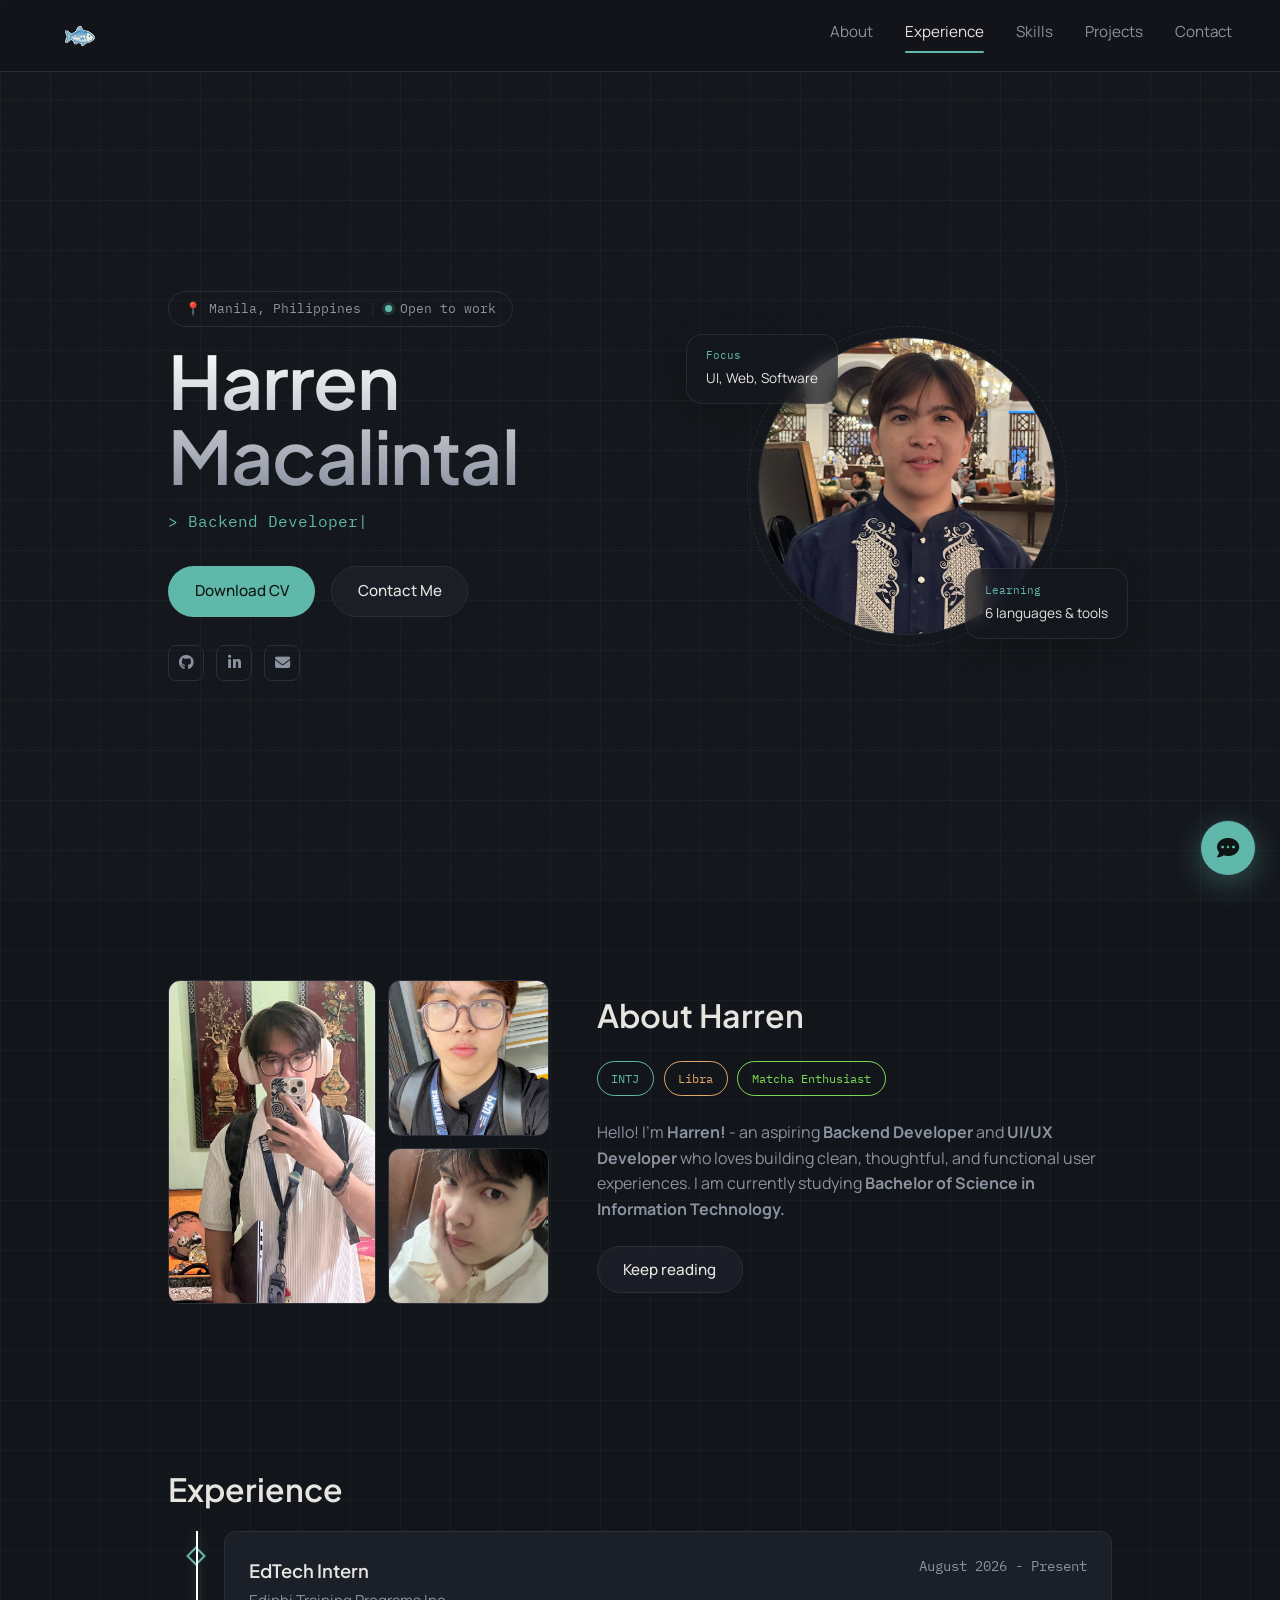
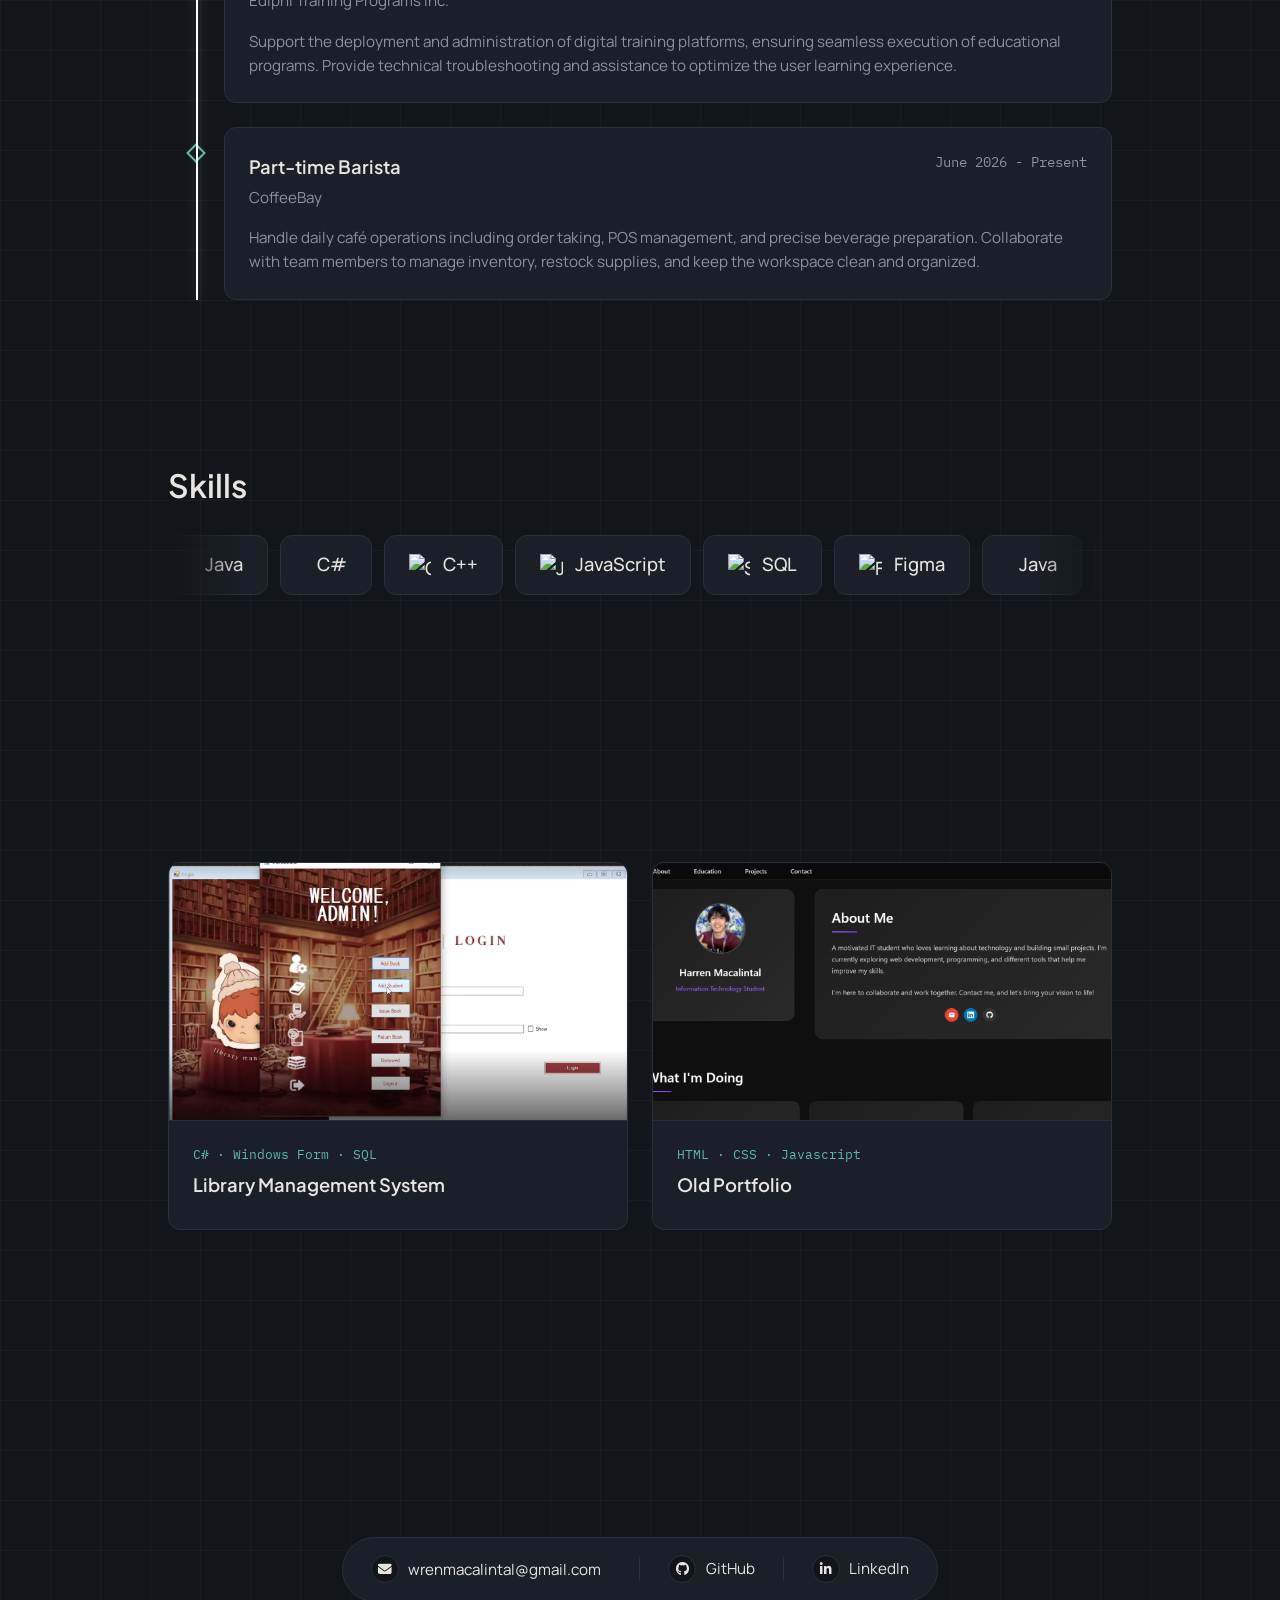
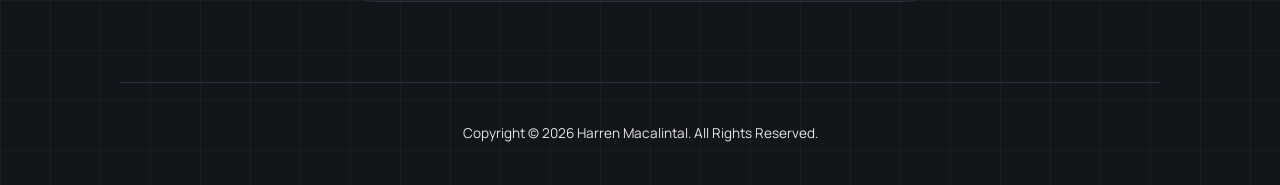
==== commit 5e83a88c: "Add chat suggestions buttons to index.html" ====
--- a/index.html
+++ b/index.html
@@ -247,7 +247,7 @@
       <div class="chat-header-info">
         <span class="chat-avatar"><i class="fa-solid fa-robot"></i></span>
         <div>
-          <span class="chat-title">Ask Nami</span>
+          <span class="chat-title">Ask Nami!</span>
           <span class="chat-subtitle">Harren's personal chatbot</span>
         </div>
       </div>
@@ -257,8 +257,13 @@
     </div>
 
     <div class="chat-messages" id="chat-messages">
-      <div class="chat-msg bot">
-        Hi! I'm Nami, Harren's personal chatbot assistant. Ask me anything about him — experience, skills, projects, and more!
+      <div class="chat-msg bot">Hi! I'm Nami, Harren's personal chatbot assistant. Ask me anything about him — experience, skills, projects, and more!</div>
+      <div class="chat-suggestions" id="chat-suggestions">
+        <button class="chat-chip" data-question="What experience does Harren have?">Experience</button>
+        <button class="chat-chip" data-question="What are Harren's projects?">Projects</button>
+        <button class="chat-chip" data-question="What are his skills?">Skills</button>
+        <button class="chat-chip" data-question="Why did he choose IT?">Why IT?</button>
+        <button class="chat-chip" data-question="How do I contact him?">Contact</button>
       </div>
     </div>
 
--- a/css/styles.css
+++ b/css/styles.css
@@ -21,7 +21,7 @@
 
 * { box-sizing: border-box; }
 
-html { scroll-behavior: smooth; overflow-x: hidden; }
+html { scroll-behavior: smooth; overflow-x: clip; }
 
 @media (prefers-reduced-motion: reduce) {
   html { scroll-behavior: auto; }
@@ -35,7 +35,7 @@
 
 body {
   margin: 0;
-  overflow-x: hidden;
+  overflow-x: clip;
   background-color: var(--bg);
   
   background-image: 
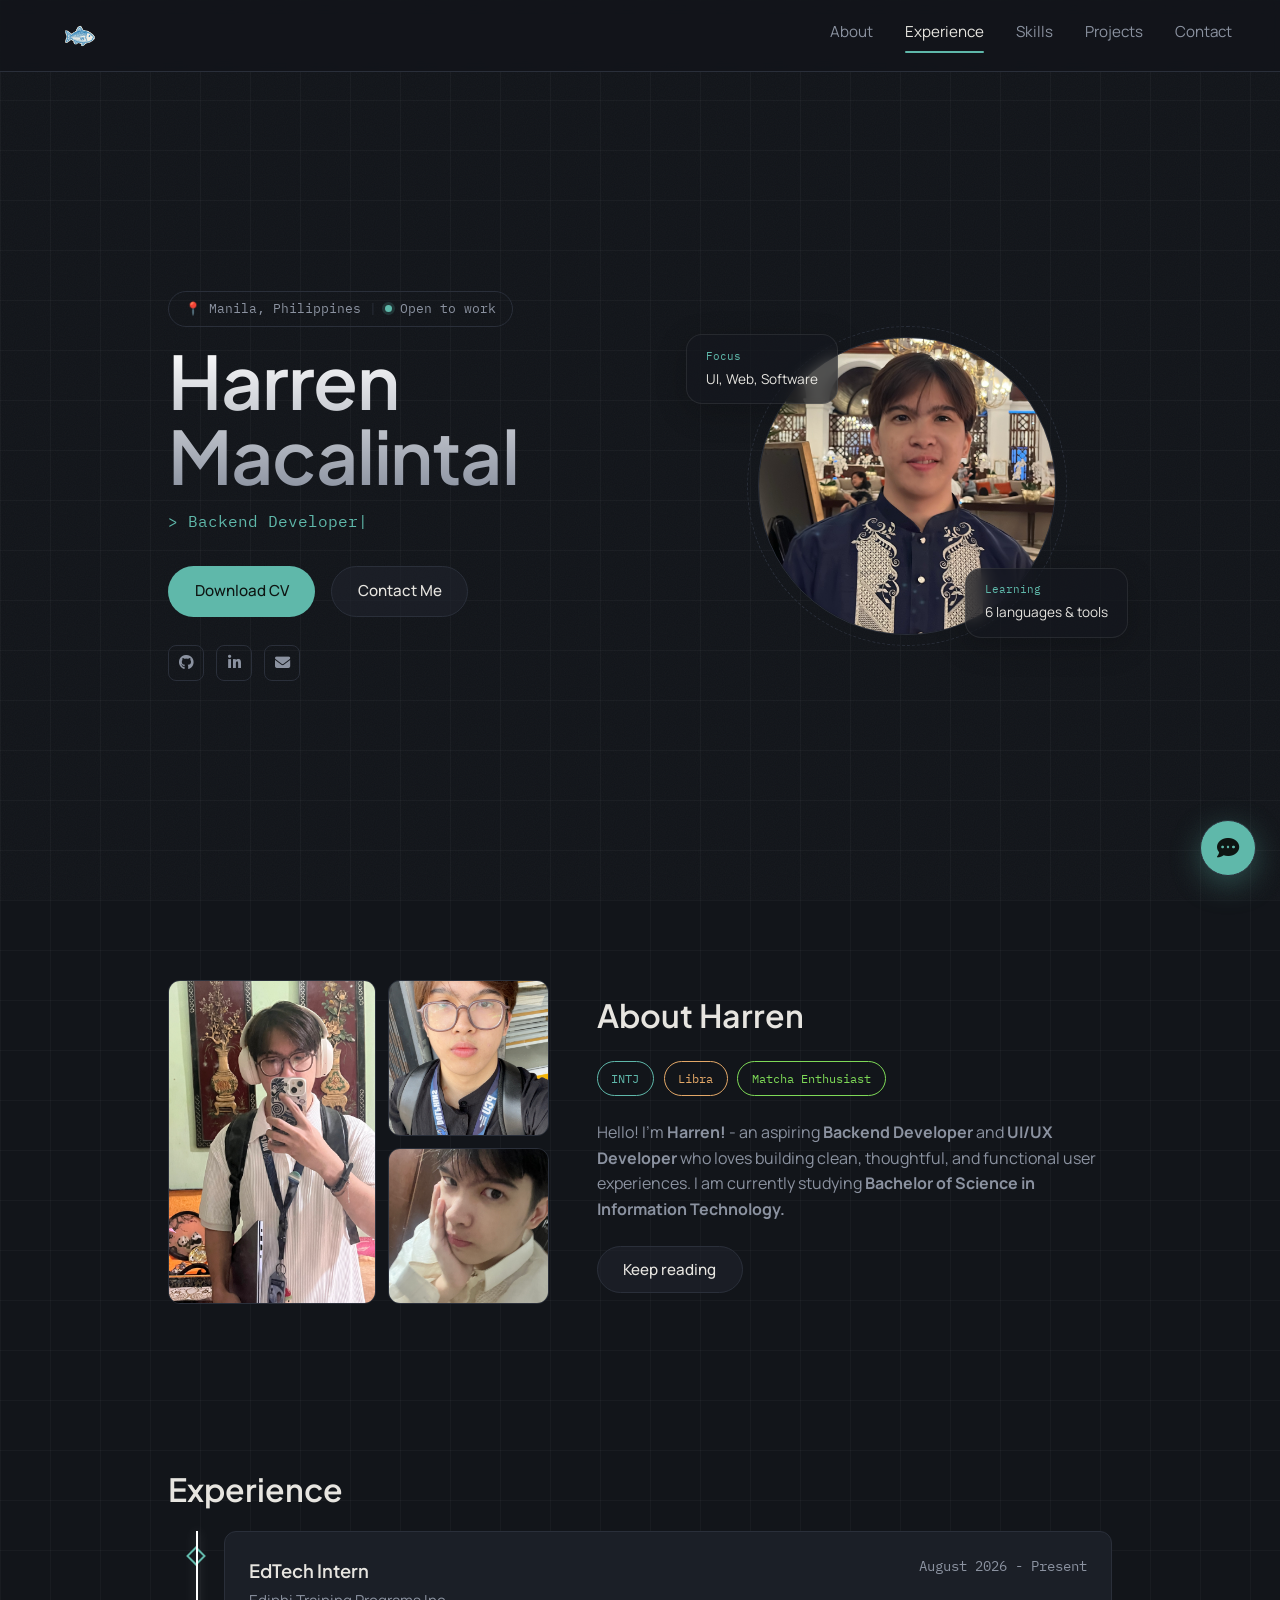
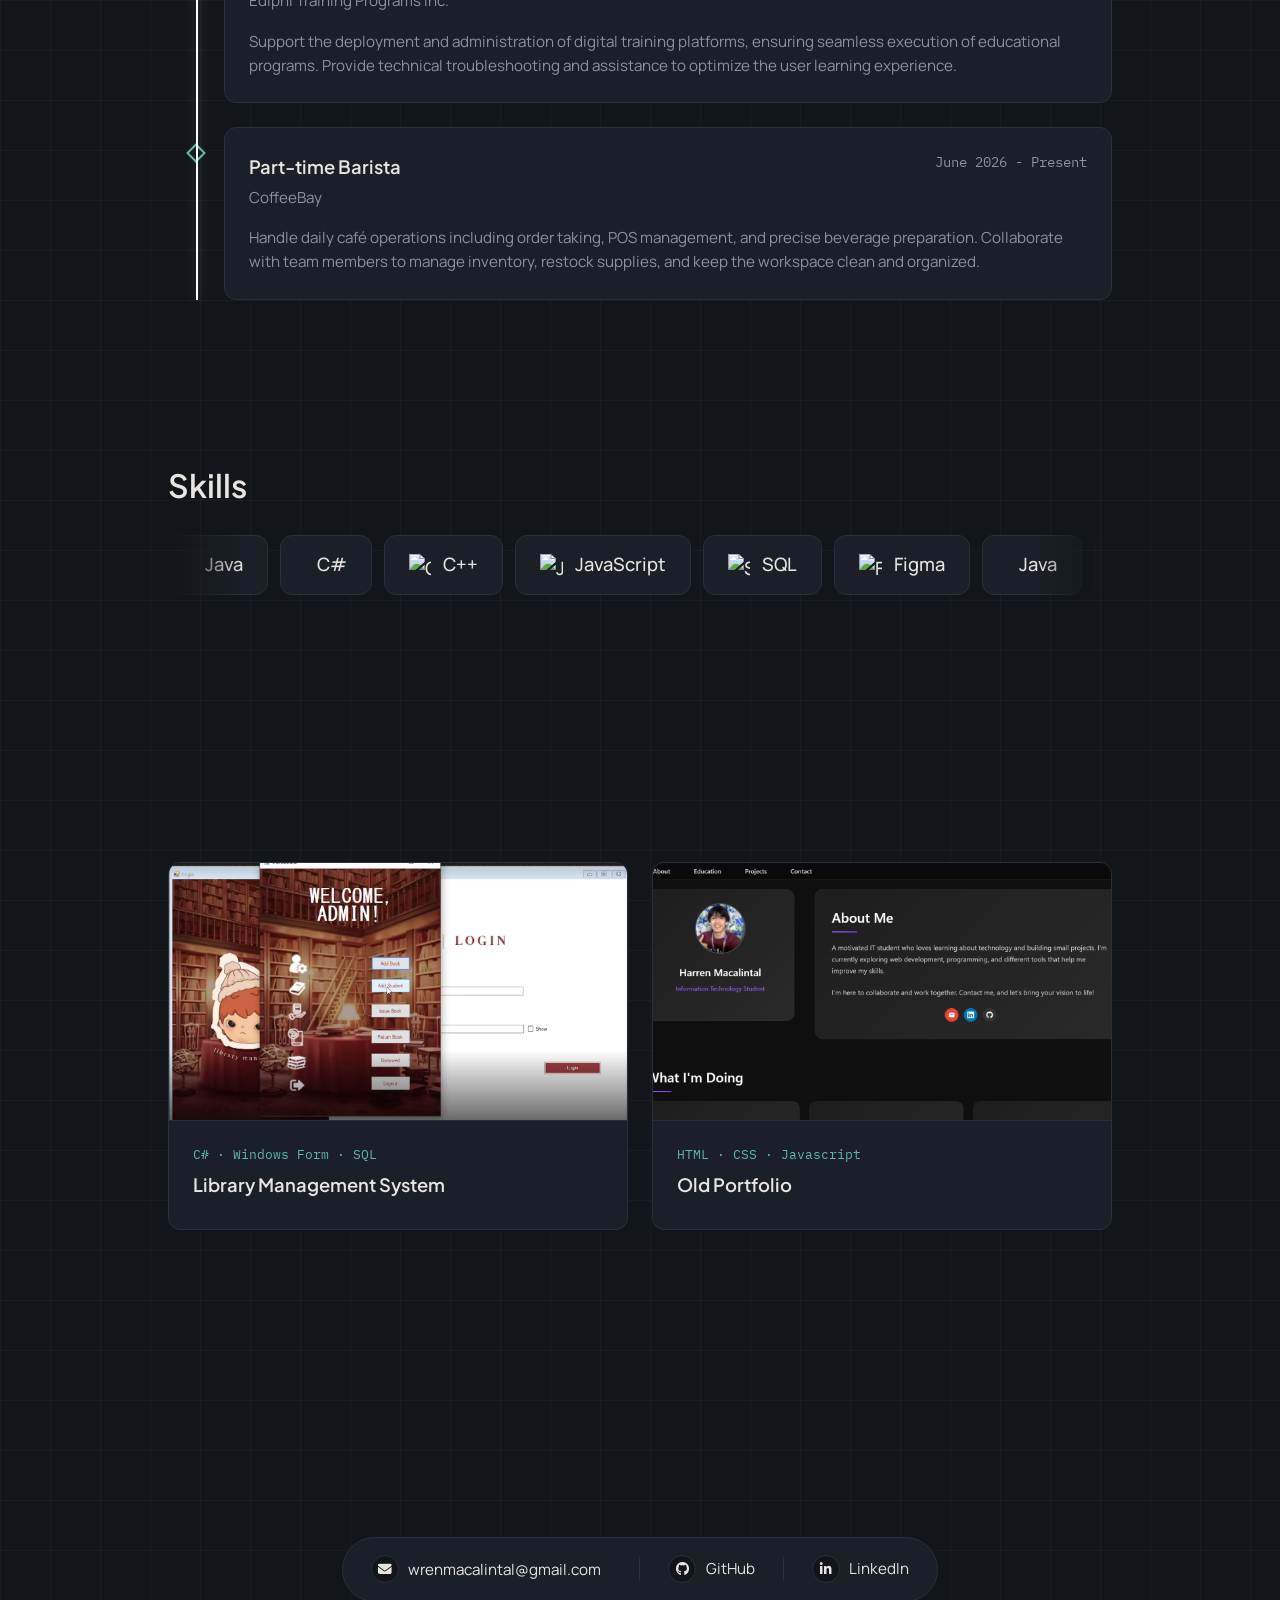
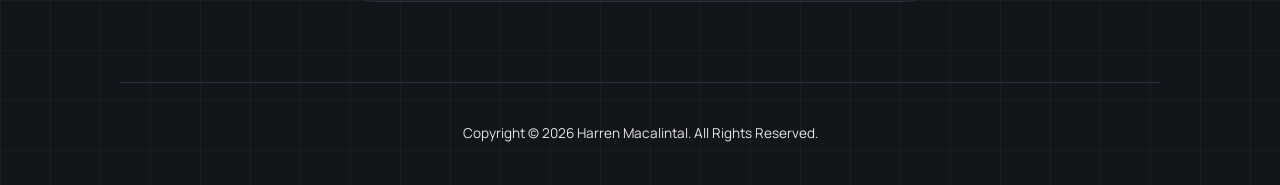
==== commit 972f9cb4: "Remove 'Why IT?' button from chat suggestions" ====
--- a/index.html
+++ b/index.html
@@ -259,10 +259,10 @@
     <div class="chat-messages" id="chat-messages">
       <div class="chat-msg bot">Hi! I'm Nami, Harren's personal chatbot assistant. Ask me anything about him — experience, skills, projects, and more!</div>
       <div class="chat-suggestions" id="chat-suggestions">
+        <button class="chat-chip" data-question="Tell me more about Harren">Tell me more about Harren</button>
         <button class="chat-chip" data-question="What experience does Harren have?">Experience</button>
         <button class="chat-chip" data-question="What are Harren's projects?">Projects</button>
         <button class="chat-chip" data-question="What are his skills?">Skills</button>
-        <button class="chat-chip" data-question="Why did he choose IT?">Why IT?</button>
         <button class="chat-chip" data-question="How do I contact him?">Contact</button>
       </div>
     </div>
--- a/css/styles.css
+++ b/css/styles.css
@@ -1505,6 +1505,36 @@
   30%           { transform: translateY(-4px); opacity: 1; }
 }
 
+.chat-suggestions {
+  display: flex;
+  flex-wrap: wrap;
+  gap: 0.4rem;
+  padding: 0.25rem 1rem 0;
+}
+
+.chat-suggestions[hidden] {
+  display: none;
+}
+
+.chat-chip {
+  background: var(--surface-2);
+  border: 1px solid var(--border);
+  color: var(--text-dim);
+  border-radius: 999px;
+  padding: 0.35rem 0.8rem;
+  font-family: var(--font-body);
+  font-size: 0.78rem;
+  cursor: pointer;
+  transition: color 0.25s var(--ease), border-color 0.25s var(--ease), background 0.25s var(--ease), transform 0.25s var(--ease-out);
+}
+
+.chat-chip:hover {
+  color: var(--accent-teal);
+  border-color: var(--accent-teal);
+  background: rgba(95, 184, 170, 0.08);
+  transform: translateY(-1px);
+}
+
 .chat-form {
   display: flex;
   align-items: center;
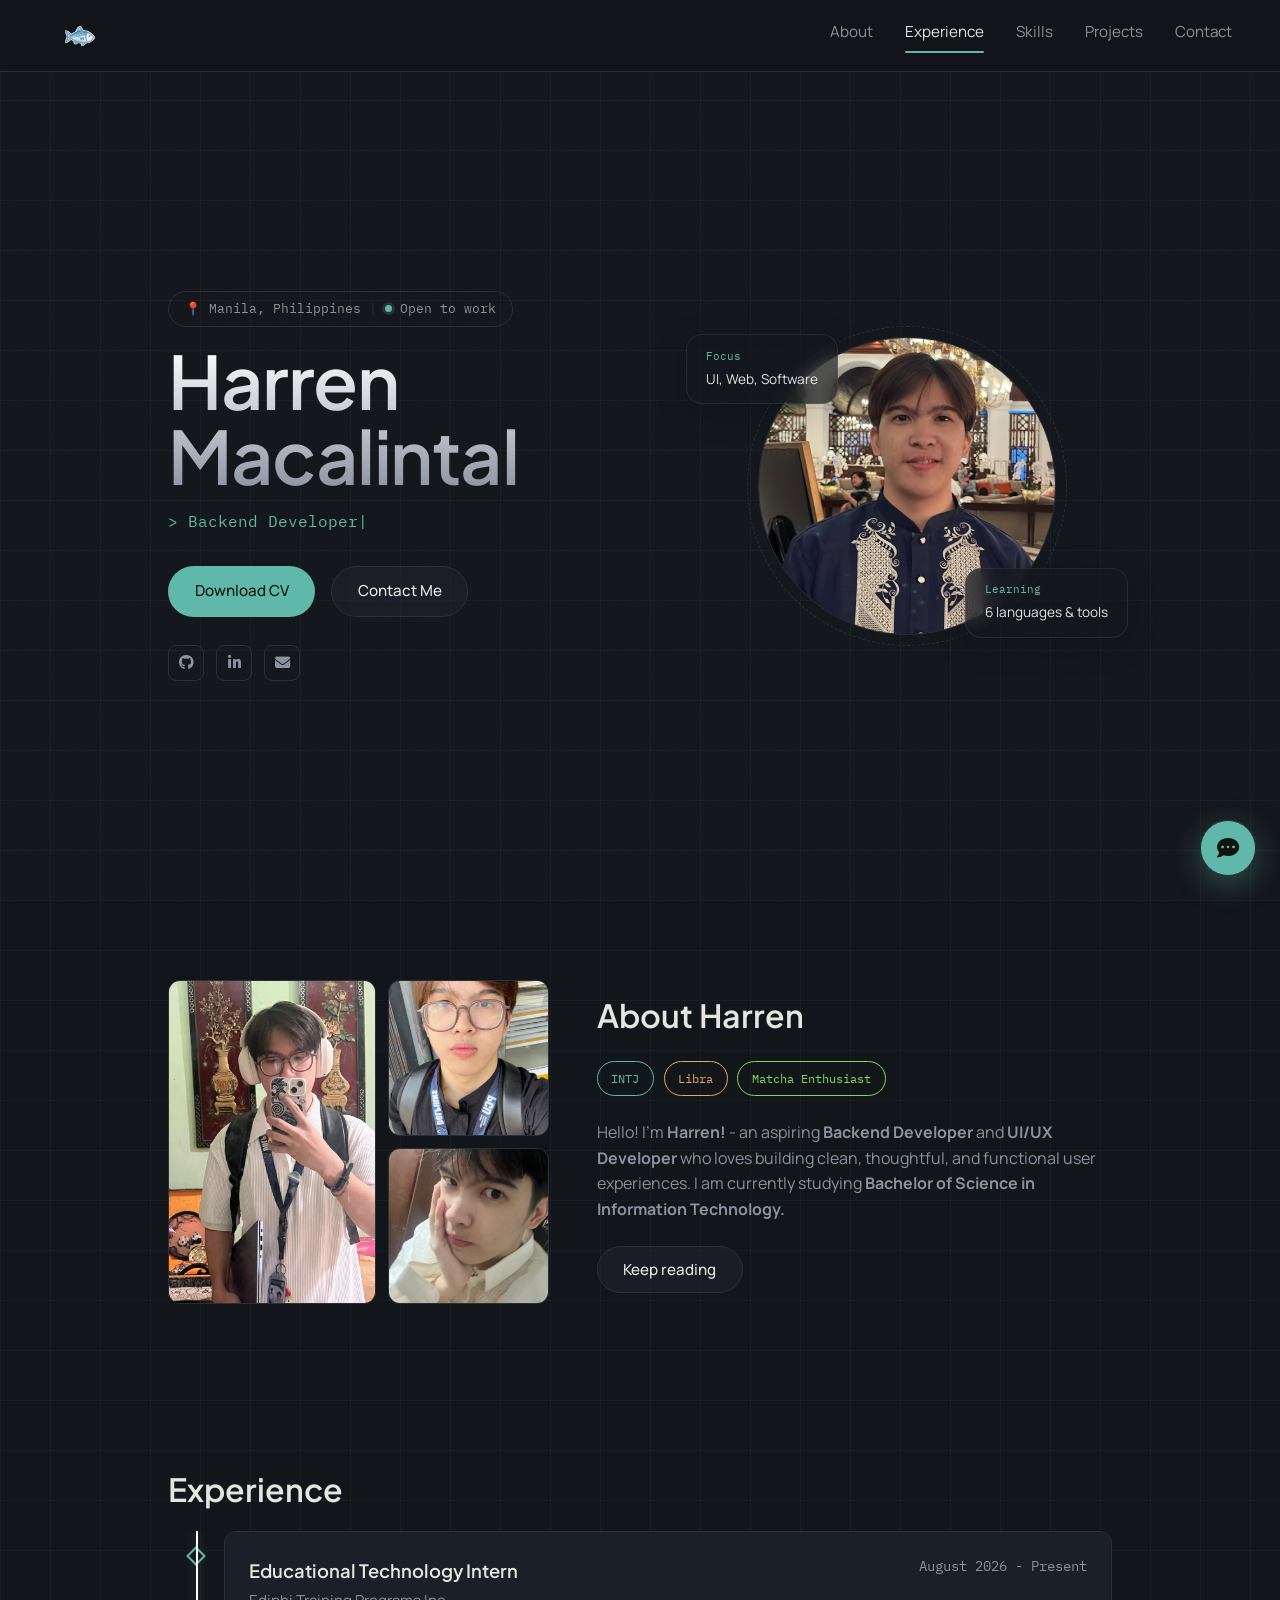
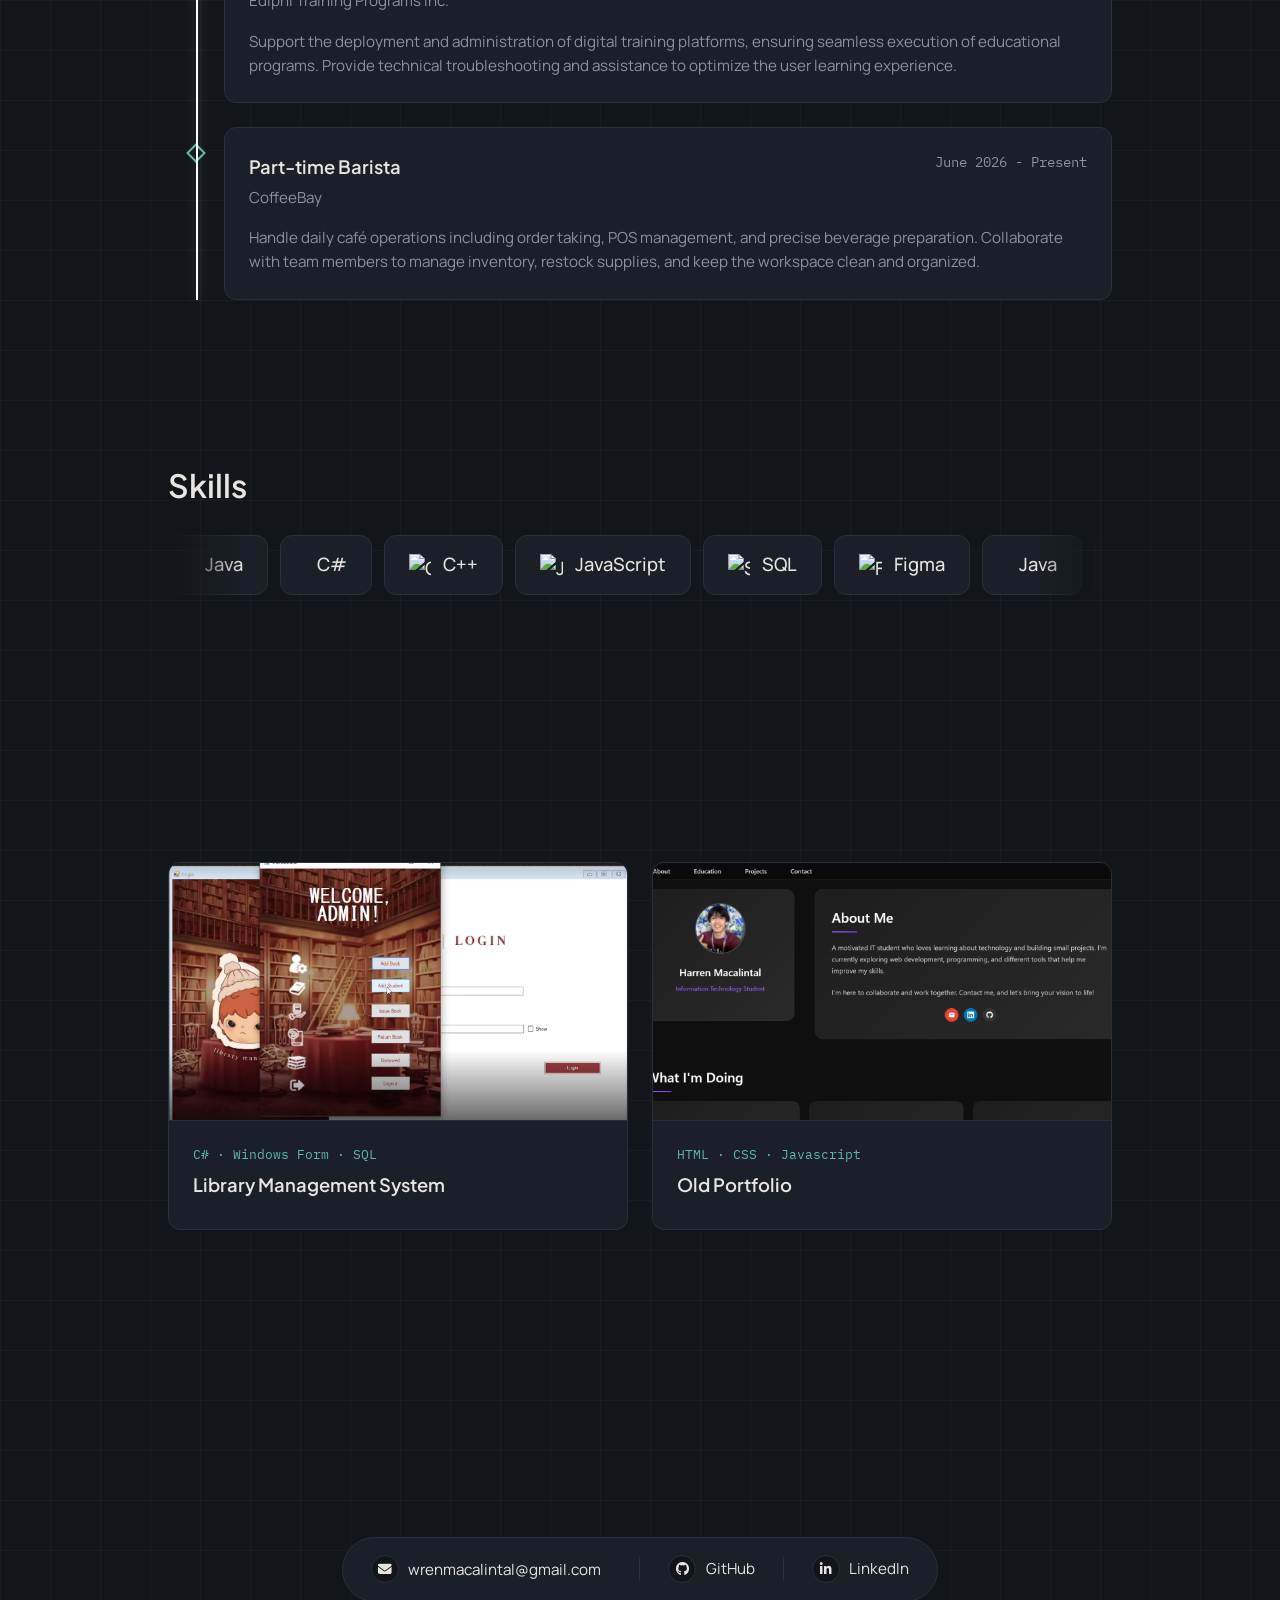
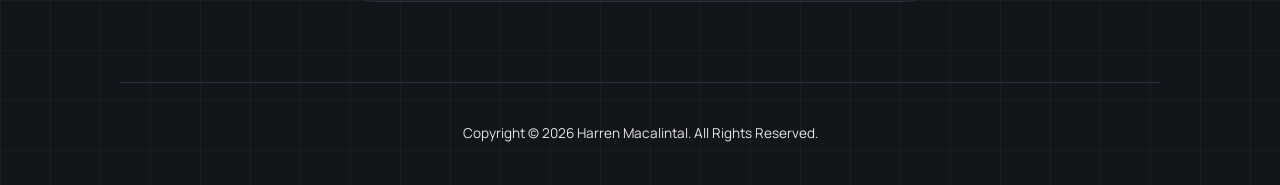
==== commit e3172075: "Update index.html" ====
--- a/index.html
+++ b/index.html
@@ -116,7 +116,7 @@
         <div class="timeline-card">
           <div class="timeline-header">
             <div class="timeline-title-wrapper">
-              <h3>EdTech Intern</h3>
+              <h3>Educational Technology Intern</h3>
               <span class="timeline-company">Ediphi Training Programs Inc.</span>
             </div>
             <div class="timeline-meta">
